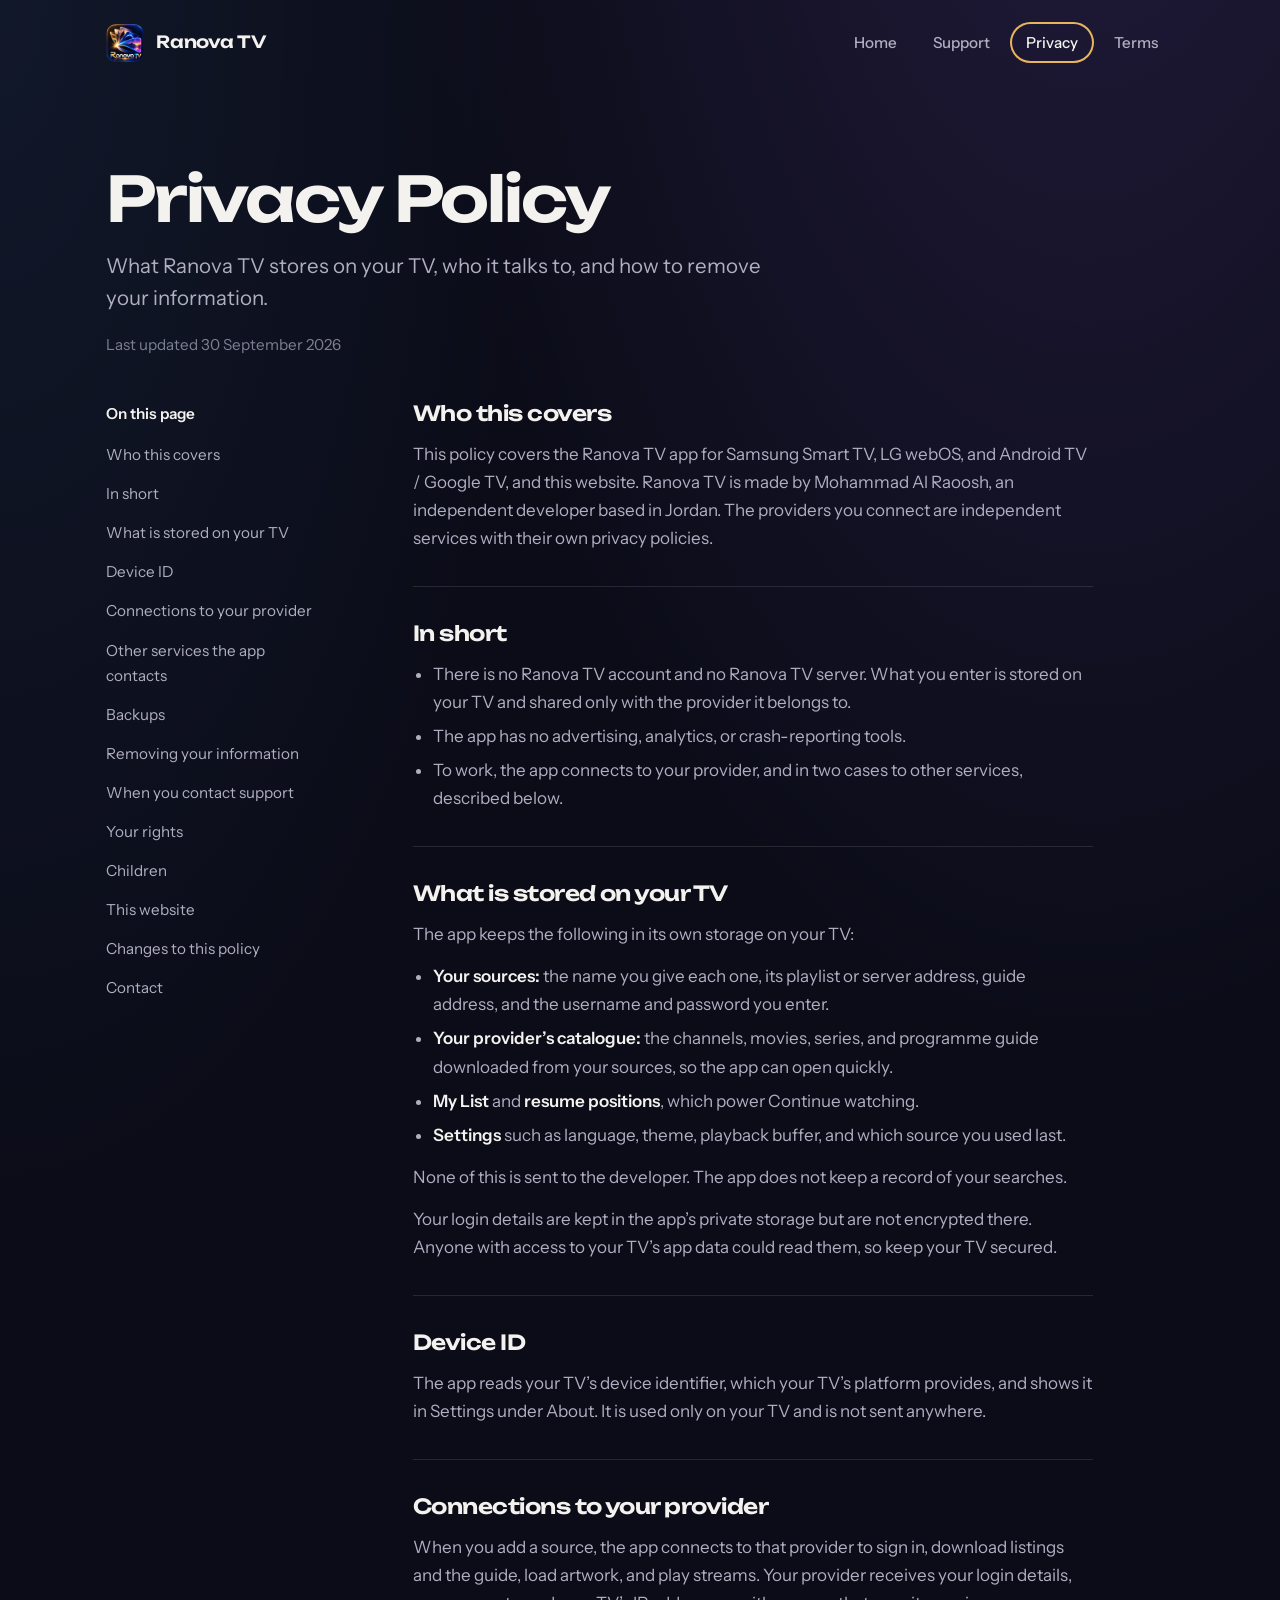
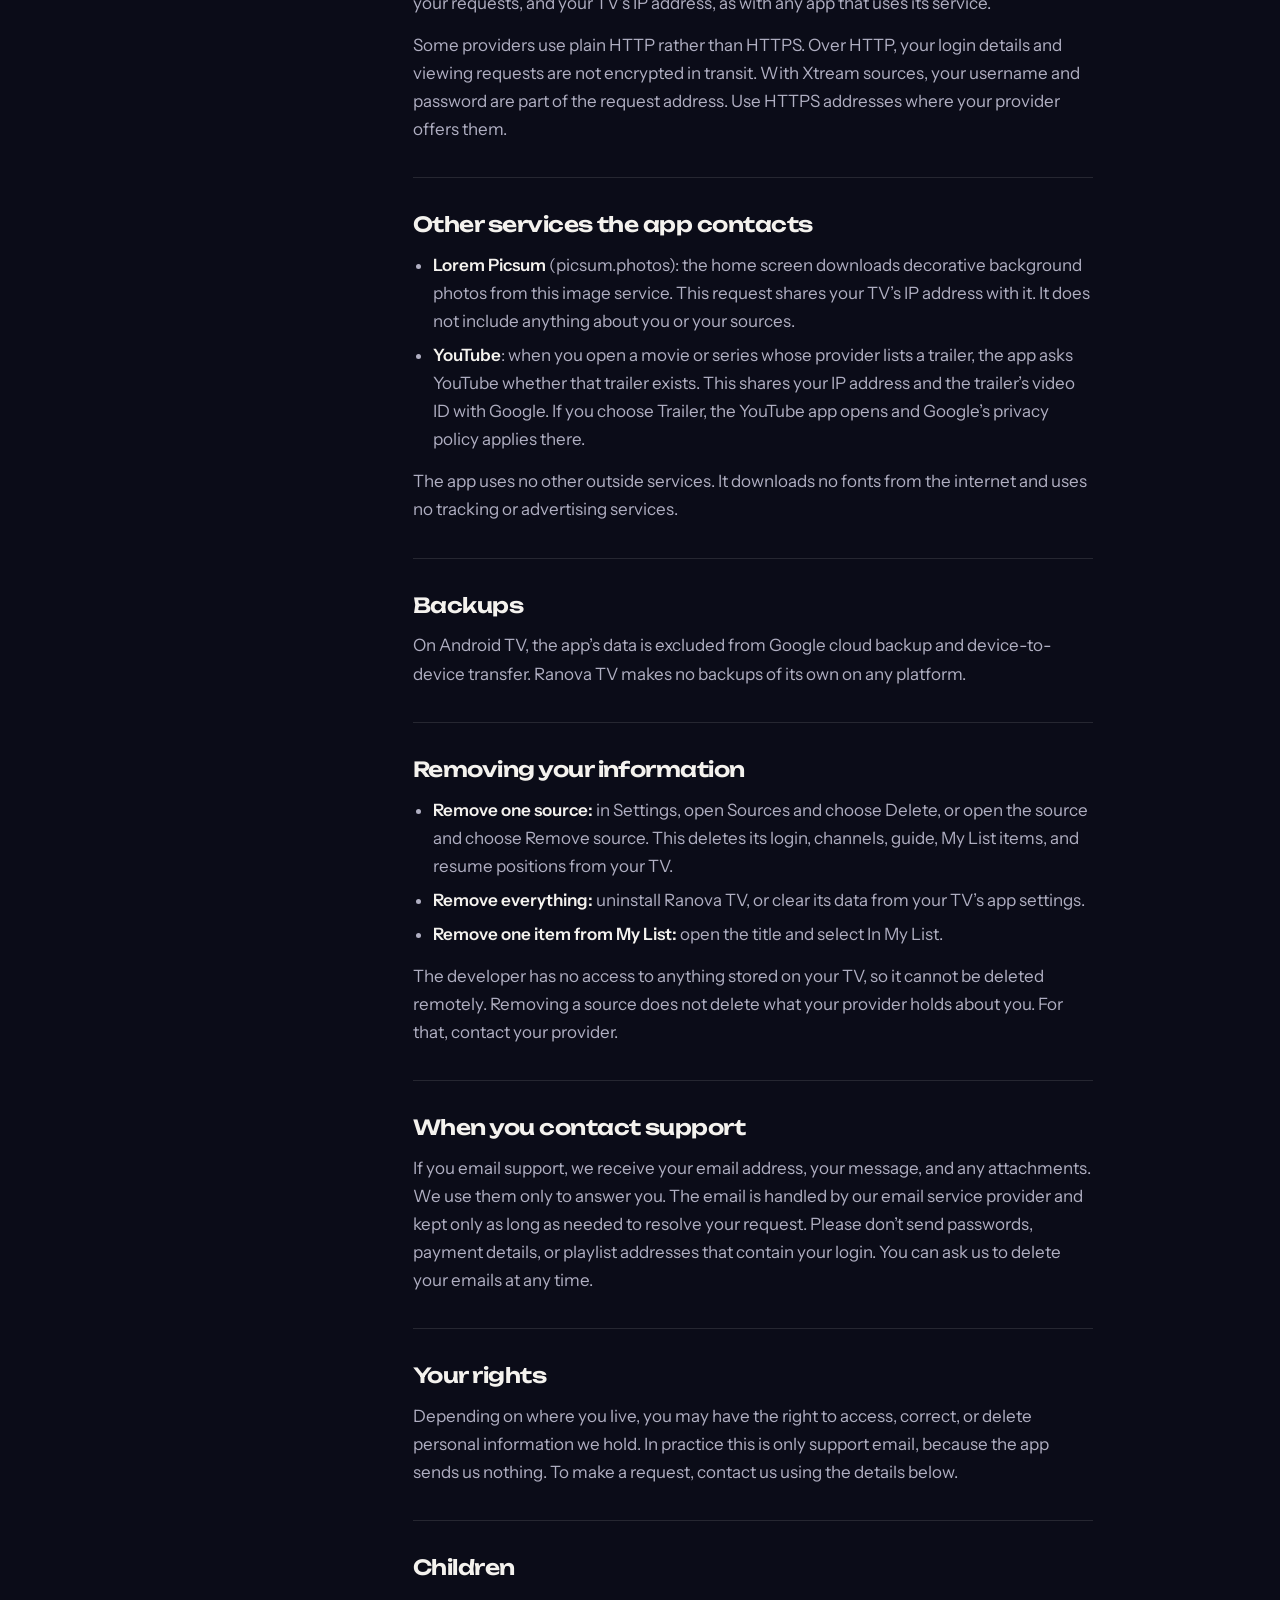
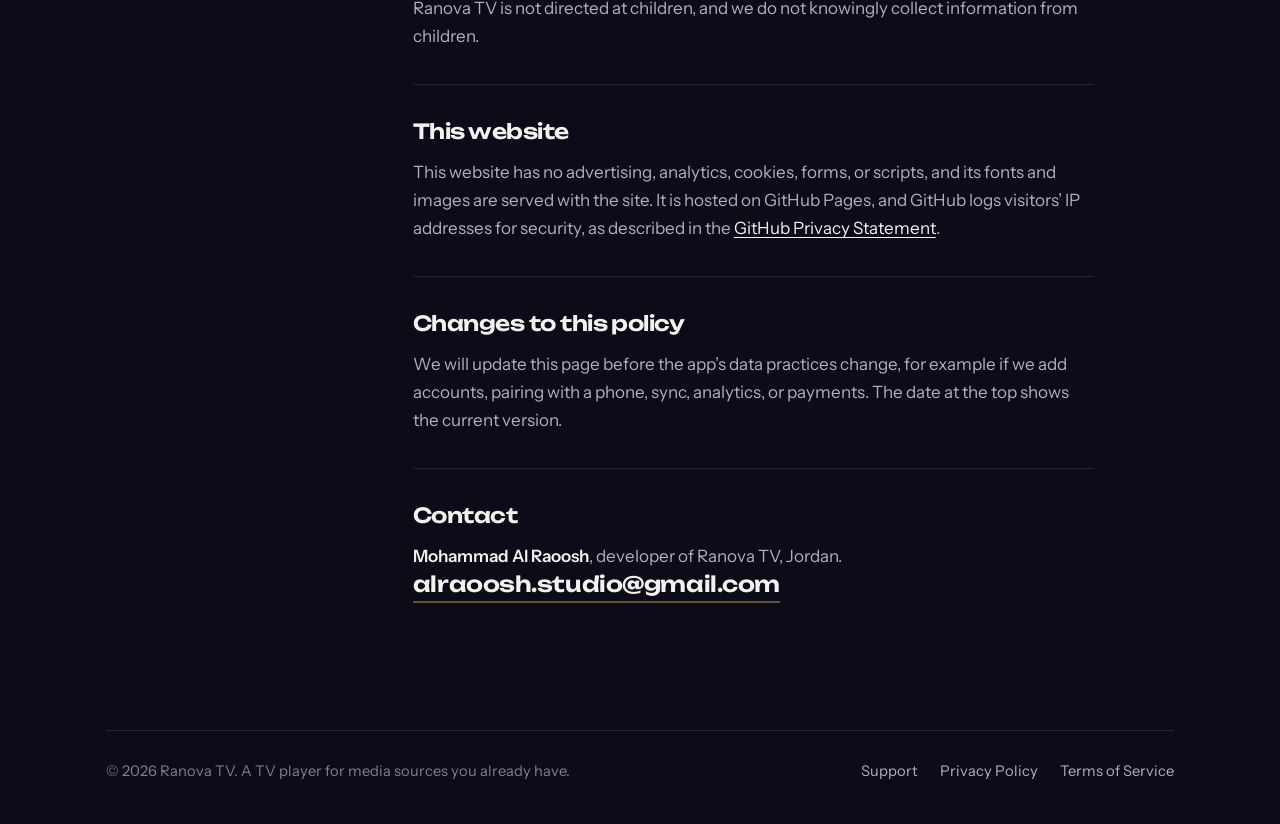
==== privacy.html @ 7f365943 "Ranova TV website: home, support, privacy policy, terms Static site for GitHub Pages. Pages are gene" ====
<!doctype html>
<html lang="en"><head><meta charset="utf-8"><meta name="viewport" content="width=device-width, initial-scale=1">
<title>Privacy Policy | Ranova TV</title><meta name="description" content="Privacy Policy for the Ranova TV media player and its website.">
<meta name="theme-color" content="#0b0c18"><meta property="og:title" content="Privacy Policy | Ranova TV"><meta property="og:description" content="Privacy Policy for the Ranova TV media player and its website."><meta property="og:type" content="website"><meta property="og:image" content="assets/ranova-mark-512.png">
<link rel="icon" href="assets/favicon-32.png" type="image/png"><link rel="apple-touch-icon" href="assets/apple-touch-icon.png">
<link rel="preload" href="assets/fonts/unbounded-latin-600-normal.woff2" as="font" type="font/woff2" crossorigin><link rel="stylesheet" href="assets/style.css"></head>
<body><a class="skip" href="#main">Skip to content</a><div class="wrap">
<header class="header"><a class="brand" href="index.html"><img src="assets/ranova-mark-96.png" alt="" width="38" height="38">Ranova TV</a><nav class="nav" aria-label="Main"><a href="index.html">Home</a><a href="support.html">Support</a><a href="privacy.html" aria-current="page">Privacy</a><a href="terms.html">Terms</a></nav></header>
<main id="main"><div class="page-head"><h1>Privacy Policy</h1><p class="lead">What Ranova TV stores on your TV, who it talks to, and how to remove your information.</p><p class="meta">Last updated 30 September 2026</p></div><div class="legal"><nav class="toc" aria-label="On this page"><b>On this page</b><a href="#scope">Who this covers</a><a href="#summary">In short</a><a href="#stored">What is stored on your TV</a><a href="#device">Device ID</a><a href="#providers">Connections to your provider</a><a href="#third-parties">Other services the app contacts</a><a href="#backup">Backups</a><a href="#removal">Removing your information</a><a href="#support">When you contact support</a><a href="#rights">Your rights</a><a href="#children">Children</a><a href="#website">This website</a><a href="#changes">Changes to this policy</a><a href="#contact">Contact</a></nav><div class="prose"><section id="scope"><h2>Who this covers</h2><p>This policy covers the Ranova TV app for Samsung Smart TV, LG webOS, and Android TV / Google TV, and this website. Ranova TV is made by Mohammad Al Raoosh, an independent developer based in Jordan. The providers you connect are independent services with their own privacy policies.</p></section><section id="summary"><h2>In short</h2><ul><li>There is no Ranova TV account and no Ranova TV server. What you enter is stored on your TV and shared only with the provider it belongs to.</li><li>The app has no advertising, analytics, or crash-reporting tools.</li><li>To work, the app connects to your provider, and in two cases to other services, described below.</li></ul></section><section id="stored"><h2>What is stored on your TV</h2><p>The app keeps the following in its own storage on your TV:</p><ul><li><strong>Your sources:</strong> the name you give each one, its playlist or server address, guide address, and the username and password you enter.</li><li><strong>Your provider’s catalogue:</strong> the channels, movies, series, and programme guide downloaded from your sources, so the app can open quickly.</li><li><strong>My List</strong> and <strong>resume positions</strong>, which power Continue watching.</li><li><strong>Settings</strong> such as language, theme, playback buffer, and which source you used last.</li></ul><p>None of this is sent to the developer. The app does not keep a record of your searches.</p><p>Your login details are kept in the app’s private storage but are not encrypted there. Anyone with access to your TV’s app data could read them, so keep your TV secured.</p></section><section id="device"><h2>Device ID</h2><p>The app reads your TV’s device identifier, which your TV’s platform provides, and shows it in Settings under About. It is used only on your TV and is not sent anywhere.</p></section><section id="providers"><h2>Connections to your provider</h2><p>When you add a source, the app connects to that provider to sign in, download listings and the guide, load artwork, and play streams. Your provider receives your login details, your requests, and your TV’s IP address, as with any app that uses its service.</p><p>Some providers use plain HTTP rather than HTTPS. Over HTTP, your login details and viewing requests are not encrypted in transit. With Xtream sources, your username and password are part of the request address. Use HTTPS addresses where your provider offers them.</p></section><section id="third-parties"><h2>Other services the app contacts</h2><ul><li><strong>Lorem Picsum</strong> (picsum.photos): the home screen downloads decorative background photos from this image service. This request shares your TV’s IP address with it. It does not include anything about you or your sources.</li><li><strong>YouTube</strong>: when you open a movie or series whose provider lists a trailer, the app asks YouTube whether that trailer exists. This shares your IP address and the trailer’s video ID with Google. If you choose Trailer, the YouTube app opens and Google’s privacy policy applies there.</li></ul><p>The app uses no other outside services. It downloads no fonts from the internet and uses no tracking or advertising services.</p></section><section id="backup"><h2>Backups</h2><p>On Android TV, the app’s data is excluded from Google cloud backup and device-to-device transfer. Ranova TV makes no backups of its own on any platform.</p></section><section id="removal"><h2>Removing your information</h2><ul><li><strong>Remove one source:</strong> in Settings, open Sources and choose Delete, or open the source and choose Remove source. This deletes its login, channels, guide, My List items, and resume positions from your TV.</li><li><strong>Remove everything:</strong> uninstall Ranova TV, or clear its data from your TV’s app settings.</li><li><strong>Remove one item from My List:</strong> open the title and select In My List.</li></ul><p>The developer has no access to anything stored on your TV, so it cannot be deleted remotely. Removing a source does not delete what your provider holds about you. For that, contact your provider.</p></section><section id="support"><h2>When you contact support</h2><p>If you email support, we receive your email address, your message, and any attachments. We use them only to answer you. The email is handled by our email service provider and kept only as long as needed to resolve your request. Please don’t send passwords, payment details, or playlist addresses that contain your login. You can ask us to delete your emails at any time.</p></section><section id="rights"><h2>Your rights</h2><p>Depending on where you live, you may have the right to access, correct, or delete personal information we hold. In practice this is only support email, because the app sends us nothing. To make a request, contact us using the details below.</p></section><section id="children"><h2>Children</h2><p>Ranova TV is not directed at children, and we do not knowingly collect information from children.</p></section><section id="website"><h2>This website</h2><p>This website has no advertising, analytics, cookies, forms, or scripts, and its fonts and images are served with the site. It is hosted on GitHub Pages, and GitHub logs visitors’ IP addresses for security, as described in the <a href="https://docs.github.com/en/site-policy/privacy-policies/github-general-privacy-statement">GitHub Privacy Statement</a>.</p></section><section id="changes"><h2>Changes to this policy</h2><p>We will update this page before the app’s data practices change, for example if we add accounts, pairing with a phone, sync, analytics, or payments. The date at the top shows the current version.</p></section><section id="contact"><h2>Contact</h2><p><strong>Mohammad Al Raoosh</strong>, developer of Ranova TV, Jordan.</p><a class="email" href="mailto:alraoosh.studio@gmail.com">alraoosh.studio@gmail.com</a></section></div></div></main>
<footer class="footer"><span>© 2026 Ranova TV. A TV player for media sources you already have.</span><nav aria-label="Footer"><a href="support.html">Support</a><a href="privacy.html">Privacy Policy</a><a href="terms.html">Terms of Service</a></nav></footer>
</div></body></html>
---- assets/style.css ----
/* Ranova TV website. Colours are the app's own: --amber is Cinema Warm's focus accent,
   --sky/--violet are the Ranova brand ramp (apps/tv-web/src/ui/tokens). */
@font-face{font-family:"Unbounded";src:url(fonts/unbounded-latin-400-normal.woff2) format("woff2");font-weight:400;font-display:swap}
@font-face{font-family:"Unbounded";src:url(fonts/unbounded-latin-600-normal.woff2) format("woff2");font-weight:600;font-display:swap}
@font-face{font-family:"Instrument Sans";src:url(fonts/instrument-sans-latin-400-normal.woff2) format("woff2");font-weight:400;font-display:swap}
@font-face{font-family:"Instrument Sans";src:url(fonts/instrument-sans-latin-500-normal.woff2) format("woff2");font-weight:500;font-display:swap}
@font-face{font-family:"Instrument Sans";src:url(fonts/instrument-sans-latin-600-normal.woff2) format("woff2");font-weight:600;font-display:swap}

:root{
  color-scheme:dark;
  --night:#0b0c18;--dusk:#15162a;--dusk-2:#1d1e36;
  --paper:#f4f2ee;--haze:#b0afc2;--dim:#7f7e94;--line:rgba(255,255,255,.11);
  --amber:#e8b45d;--amber-ink:#2a1c05;--sky:#5aa9ff;--violet:#a06eff;
  --ring:0 0 0 3px var(--amber);
  --display:"Unbounded",ui-rounded,system-ui,sans-serif;
  --text:"Instrument Sans",ui-sans-serif,system-ui,-apple-system,"Segoe UI",sans-serif;
  --gutter:clamp(16px,5vw,56px);
}
*{box-sizing:border-box}
html{scroll-behavior:smooth;-webkit-text-size-adjust:100%}
body{margin:0;min-height:100vh;background:var(--night);color:var(--paper);font:400 1.0625rem/1.65 var(--text);
  background-image:radial-gradient(90% 60% at 85% -10%,rgba(160,110,255,.16),transparent 60%),radial-gradient(70% 50% at 0% 0%,rgba(90,169,255,.08),transparent 60%);
  background-repeat:no-repeat}
h1,h2,h3,p,ul,ol,dl,dd{margin:0}
img{max-width:100%;display:block}
a{color:inherit;text-underline-offset:.2em;text-decoration-thickness:1px}
a:hover{color:var(--amber)}
::selection{background:var(--amber);color:var(--amber-ink)}

/* The app's one focus treatment, reused for keyboard focus everywhere. */
:focus-visible{outline:none;box-shadow:var(--ring);border-radius:10px}

.skip{position:fixed;left:16px;top:-80px;z-index:20;padding:10px 18px;border-radius:999px;background:var(--amber);color:var(--amber-ink);font-weight:600;text-decoration:none}
.skip:focus{top:12px}
.wrap{width:min(1180px,100%);margin-inline:auto;padding-inline:var(--gutter)}

/* Header mirrors the TV top bar: brand, then pill nav where the current page wears the focus ring. */
.header{display:flex;align-items:center;justify-content:space-between;gap:20px;padding-block:22px}
.brand{display:flex;align-items:center;gap:12px;text-decoration:none;font:600 1.05rem/1 var(--display);letter-spacing:-.01em}
.brand img{width:38px;height:38px;border-radius:10px}
.brand:hover{color:var(--paper)}
.nav{display:flex;flex-wrap:wrap;gap:4px}
.nav a{padding:8px 16px;border-radius:999px;color:var(--haze);text-decoration:none;font-weight:500;font-size:.95rem}
.nav a:hover{color:var(--paper);background:rgba(255,255,255,.06)}
.nav a[aria-current=page]{color:var(--paper);box-shadow:inset 0 0 0 2px var(--amber)}

/* Type scale: 1.0625 body, ~1.333 steps. */
h1{font:600 clamp(2.15rem,5.2vw,3.9rem)/1.08 var(--display);letter-spacing:-.035em;text-wrap:balance}
h2{font:600 clamp(1.45rem,2.6vw,2rem)/1.2 var(--display);letter-spacing:-.025em;text-wrap:balance}
h3{font:600 1.2rem/1.3 var(--text);letter-spacing:-.01em}
.lead{color:var(--haze);font-size:clamp(1.1rem,1.6vw,1.3rem);line-height:1.55;max-width:34em}
.muted{color:var(--haze)}

.button{display:inline-flex;align-items:center;gap:10px;min-height:52px;padding:0 26px;border-radius:14px;font-weight:600;text-decoration:none;
  background:var(--amber);color:var(--amber-ink);transition:transform .15s ease,background-color .15s ease}
.button:hover{color:var(--amber-ink);background:#f2c77e}
.button:active{transform:scale(.98)}
.button.quiet{background:rgba(255,255,255,.06);color:var(--paper);box-shadow:inset 0 0 0 1px rgba(255,255,255,.18)}
.button.quiet:hover{color:var(--paper);background:rgba(255,255,255,.1)}
.actions{display:flex;flex-wrap:wrap;gap:12px}

/* ---------- Home ---------- */
.intro{padding:clamp(40px,8vw,88px) 0 clamp(36px,5vw,56px);display:grid;gap:26px;max-width:880px}
.intro .note{color:var(--dim);font-size:.95rem}

/* The TV: a rendering of the app's home screen, built from the app's own images and labels. */
.tv{margin:0 0 clamp(64px,9vw,112px)}
.tv-frame{position:relative;padding:clamp(6px,1vw,12px);border-radius:clamp(14px,2vw,24px);background:linear-gradient(#26273a,#101120);
  box-shadow:0 0 0 1px rgba(255,255,255,.08),0 40px 120px -30px rgba(160,110,255,.45),0 30px 80px -40px rgba(232,180,93,.35)}
.tv-screen{position:relative;aspect-ratio:16/9;overflow:hidden;border-radius:clamp(8px,1.2vw,14px);background:#0e0d14;container-type:inline-size}
.tv-screen>img{position:absolute;inset:0;width:100%;height:100%;object-fit:cover}
.tv-screen:after{content:"";position:absolute;inset:0;background:linear-gradient(90deg,rgba(14,13,20,.92) 0%,rgba(14,13,20,.55) 45%,rgba(14,13,20,0) 75%),linear-gradient(0deg,rgba(14,13,20,.95) 0%,rgba(14,13,20,0) 45%)}
.tv-ui{position:absolute;inset:0;z-index:1;display:flex;flex-direction:column;padding:3.4cqw 3.8cqw;font-size:1.25cqw;color:#fff}
.tv-bar{display:flex;align-items:center;gap:2.2cqw;color:rgba(255,255,255,.72)}
.tv-bar img{width:2.6cqw;height:2.6cqw;border-radius:.6cqw}
.tv-bar b{color:#fff;font-weight:600;font-size:1.4cqw;margin-right:1cqw}
.tv-bar .on{color:#fff;padding:.35cqw 1.1cqw;border-radius:99px;box-shadow:inset 0 0 0 .18cqw var(--amber)}
.tv-bar .clock{margin-left:auto;color:#fff;font-weight:600}
.tv-hero{margin-top:auto;max-width:44%;display:grid;gap:.9cqw}
.tv-hero small{font-size:1.3cqw;color:rgba(255,255,255,.75)}
.tv-hero strong{font:600 3.6cqw/1.05 var(--display);letter-spacing:-.03em}
.tv-hero span{font-size:1.35cqw;color:rgba(255,255,255,.75)}
.tv-rail{margin-top:2.6cqw;display:grid;grid-template-columns:repeat(4,1fr);gap:1.2cqw}
.tv-tile{position:relative;aspect-ratio:16/9;border-radius:.9cqw;overflow:hidden;box-shadow:0 0 0 .08cqw rgba(255,255,255,.2)}
.tv-tile img{width:100%;height:100%;object-fit:cover}
.tv-tile span{position:absolute;left:1.1cqw;bottom:.9cqw;font-weight:600;font-size:1.45cqw;text-shadow:0 1px 8px rgba(0,0,0,.7)}
/* One orchestrated moment: the remote's focus steps along the rail once, then rests on Live TV. */
.tv-focus{position:absolute;z-index:2;pointer-events:none;border-radius:.9cqw;box-shadow:0 0 0 .22cqw var(--amber),0 0 2.4cqw rgba(232,180,93,.45);
  width:calc((100% - 3.6cqw)/4);aspect-ratio:16/9;left:0;top:0;animation:focus-walk 3.6s 1s cubic-bezier(.3,.7,.2,1) both}
.tv-rail{position:relative}
@keyframes focus-walk{0%{transform:translateX(0);opacity:0}12%,30%{transform:translateX(0);opacity:1}45%,62%{transform:translateX(calc(100% + 1.2cqw));opacity:1}78%,100%{transform:translateX(calc(200% + 2.4cqw));opacity:1}}
.tv figcaption{margin-top:18px;color:var(--dim);font-size:.9rem;text-align:center}

.platforms{display:flex;flex-wrap:wrap;align-items:baseline;gap:10px 32px;padding-block:24px;border-block:1px solid var(--line);color:var(--haze)}
.platforms strong{color:var(--paper);font-weight:600;font-size:1.1rem}

.block{padding-block:clamp(56px,8vw,96px)}
.block+.block{padding-top:0}
.block>h2{max-width:22ch;margin-bottom:14px}
.block>.muted{max-width:38em}

/* Setup really is a sequence, so it is numbered. */
.steps{list-style:none;padding:0;margin-top:44px;display:grid;grid-template-columns:repeat(3,1fr);gap:clamp(20px,3vw,40px);counter-reset:step}
.steps li{counter-increment:step;padding-top:22px;border-top:2px solid var(--line);display:grid;gap:8px;align-content:start}
.steps li:before{content:counter(step);font:600 1.6rem/1 var(--display);color:var(--amber);margin-bottom:10px}
.steps p{color:var(--haze)}

.features{margin-top:44px;display:grid;grid-template-columns:repeat(2,1fr);gap:0 clamp(28px,5vw,72px)}
.features div{padding-block:22px;border-bottom:1px solid var(--line);display:grid;gap:6px}
.features dt{font-weight:600;font-size:1.1rem}
.features dd{color:var(--haze)}

.disclosure{margin-bottom:clamp(56px,8vw,96px);padding:clamp(28px,5vw,56px);border-radius:24px;background:linear-gradient(135deg,var(--dusk),#1b1630);box-shadow:inset 0 0 0 1px var(--line);display:grid;grid-template-columns:1fr 1.1fr;gap:clamp(20px,4vw,56px);align-items:start}
.disclosure p{color:var(--haze)}

/* ---------- Inner pages ---------- */
.page-head{padding:clamp(40px,7vw,80px) 0 clamp(28px,4vw,44px);display:grid;gap:18px;max-width:820px}
.page-head .meta{color:var(--dim);font-size:.95rem}

.support{display:grid;grid-template-columns:1.2fr 1fr;gap:20px;margin-bottom:clamp(48px,7vw,80px)}
.panel{padding:clamp(24px,4vw,40px);border-radius:22px;background:var(--dusk);box-shadow:inset 0 0 0 1px var(--line);display:grid;gap:14px;align-content:start}
.panel.contact{background:linear-gradient(150deg,#241d2e,var(--dusk) 70%)}
.panel ul{padding-left:1.2em;color:var(--haze);display:grid;gap:6px}
.email{justify-self:start;font:600 clamp(1.05rem,2.2vw,1.35rem)/1.3 var(--display);letter-spacing:-.02em;color:var(--amber);overflow-wrap:anywhere;text-decoration:none;padding:4px 0;border-bottom:2px solid rgba(232,180,93,.4)}
.email:hover{border-color:var(--amber)}
.small{font-size:.92rem;color:var(--dim)}

.faq{max-width:820px;margin-bottom:clamp(56px,8vw,96px)}
.faq h2{margin-bottom:18px}
.faq details{border-bottom:1px solid var(--line)}
.faq summary{list-style:none;cursor:pointer;display:flex;justify-content:space-between;align-items:center;gap:18px;padding:20px 4px;font-weight:600;font-size:1.08rem}
.faq summary::-webkit-details-marker{display:none}
.faq summary:after{content:"";flex:none;width:10px;height:10px;border-right:2px solid var(--haze);border-bottom:2px solid var(--haze);transform:rotate(45deg) translateY(-3px);transition:transform .2s ease}
.faq details[open] summary:after{transform:rotate(-135deg) translate(-2px,-1px);border-color:var(--amber)}
.faq summary:hover{color:var(--amber)}
.faq details p{color:var(--haze);padding:0 4px 22px;max-width:40em}

.legal{display:grid;grid-template-columns:230px minmax(0,1fr);gap:clamp(32px,6vw,80px);padding-bottom:clamp(56px,8vw,96px)}
.toc{position:sticky;top:24px;align-self:start;display:grid;gap:2px;font-size:.95rem}
.toc b{font-weight:600;margin-bottom:8px}
.toc a{padding:6px 12px;margin-left:-12px;border-radius:8px;color:var(--haze);text-decoration:none}
.toc a:hover{color:var(--paper);background:rgba(255,255,255,.05)}
.prose{max-width:40em}
.prose section{padding-bottom:34px;scroll-margin-top:24px}
.prose section+section{padding-top:34px;border-top:1px solid var(--line)}
.prose h2{font-size:1.3rem;margin-bottom:14px}
.prose p+p,.prose p+ul,.prose ul+p{margin-top:14px}
.prose p,.prose li{color:var(--haze)}
.prose ul{padding-left:1.2em;display:grid;gap:6px}
.prose strong{color:var(--paper);font-weight:600}
.prose a{color:var(--paper)}
.prose a:hover{color:var(--amber)}

.lost{min-height:60vh;align-content:center}

.footer{display:flex;flex-wrap:wrap;justify-content:space-between;gap:16px 32px;padding-block:28px 40px;border-top:1px solid var(--line);color:var(--dim);font-size:.92rem}
.footer nav{display:flex;flex-wrap:wrap;gap:6px 22px}
.footer a{text-decoration:none;color:var(--haze)}
.footer a:hover{color:var(--amber)}

@media (max-width:860px){
  .steps,.features,.disclosure,.support,.legal{grid-template-columns:1fr}
  .features{gap:0}
  .toc{position:static;display:flex;flex-wrap:wrap;gap:4px 8px;padding-bottom:20px;border-bottom:1px solid var(--line)}
  .toc b{width:100%;margin-bottom:2px}
  .toc a{margin-left:0;padding:6px 10px;background:rgba(255,255,255,.04)}
}
@media (max-width:640px){
  .header{flex-direction:column;align-items:flex-start;gap:14px}
  .nav{margin-left:-12px}
  .nav a{padding:8px 12px}
  .tv-bar span:not(.on):not(.clock){display:none}
  .actions .button{flex:1 1 auto;justify-content:center}
}
@media (prefers-reduced-motion:reduce){
  html{scroll-behavior:auto}
  *,*:before,*:after{animation:none!important;transition:none!important}
  .tv-focus{opacity:1}
}
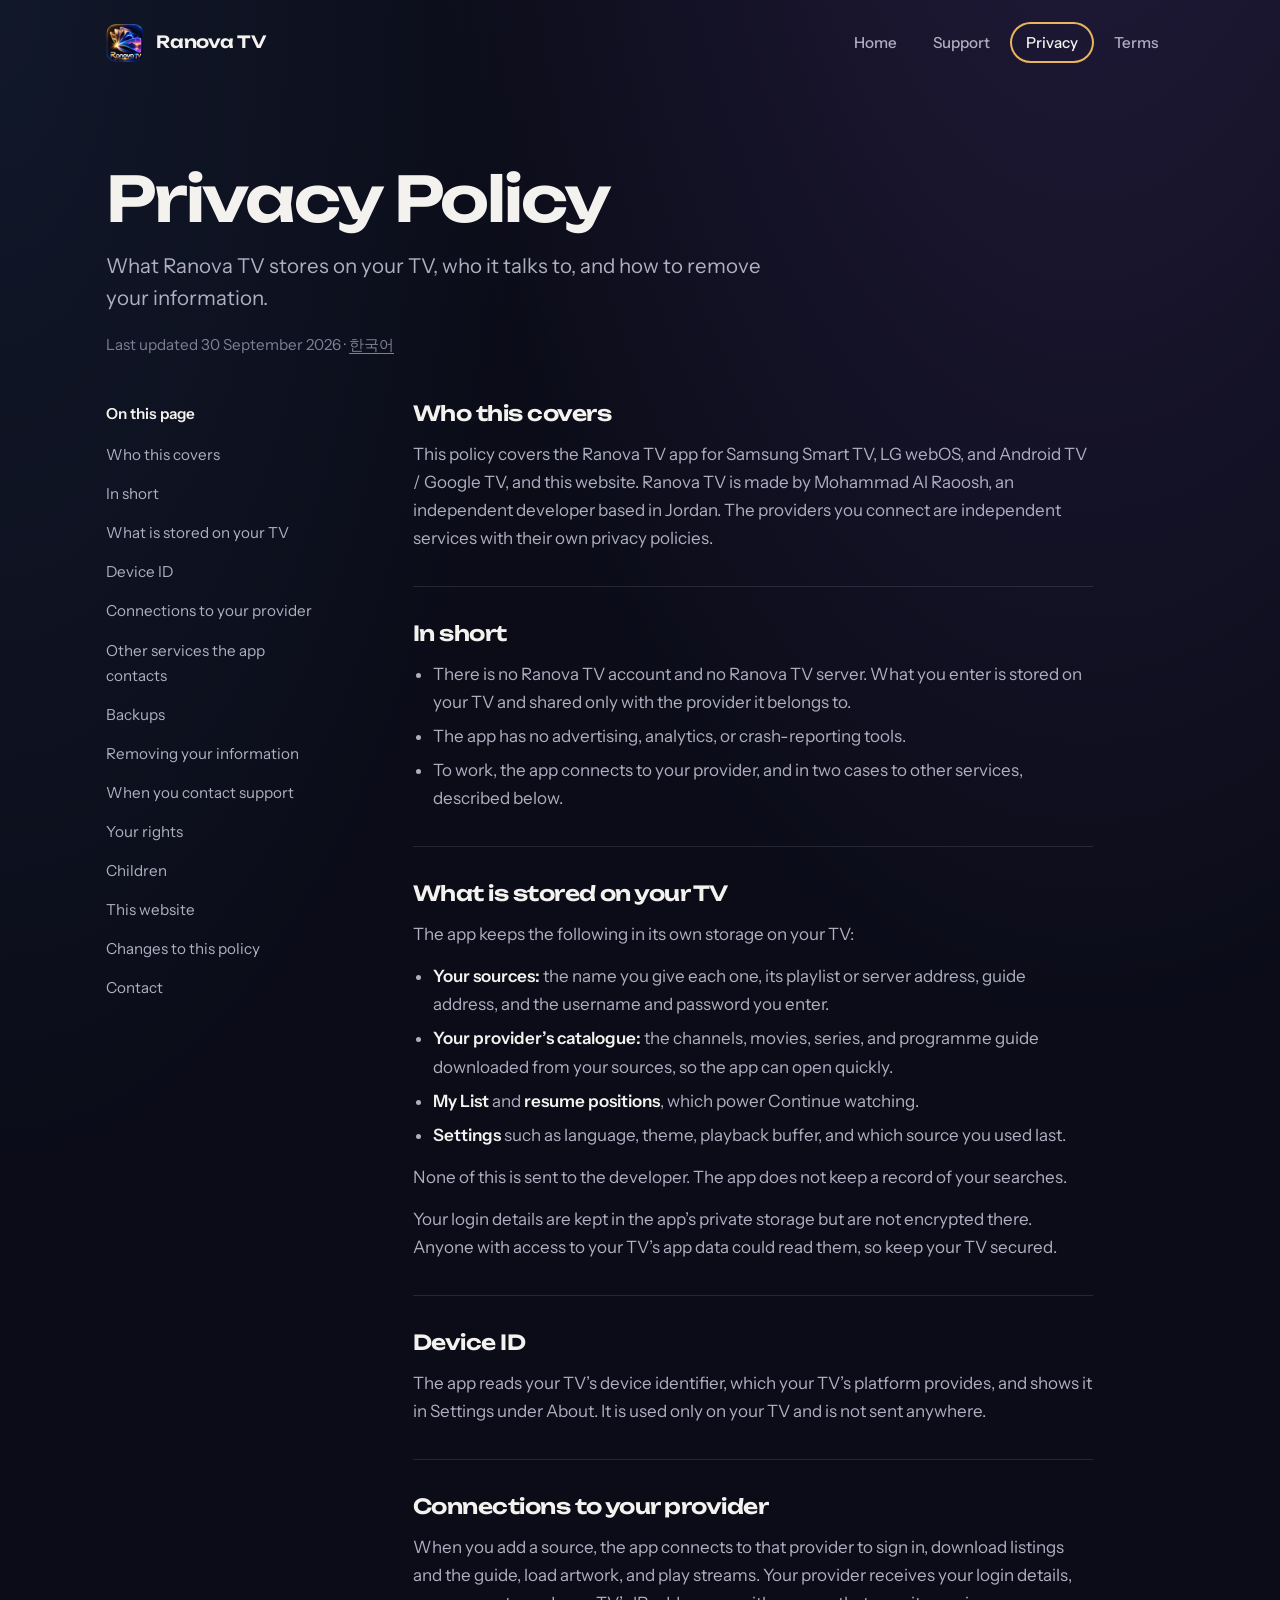
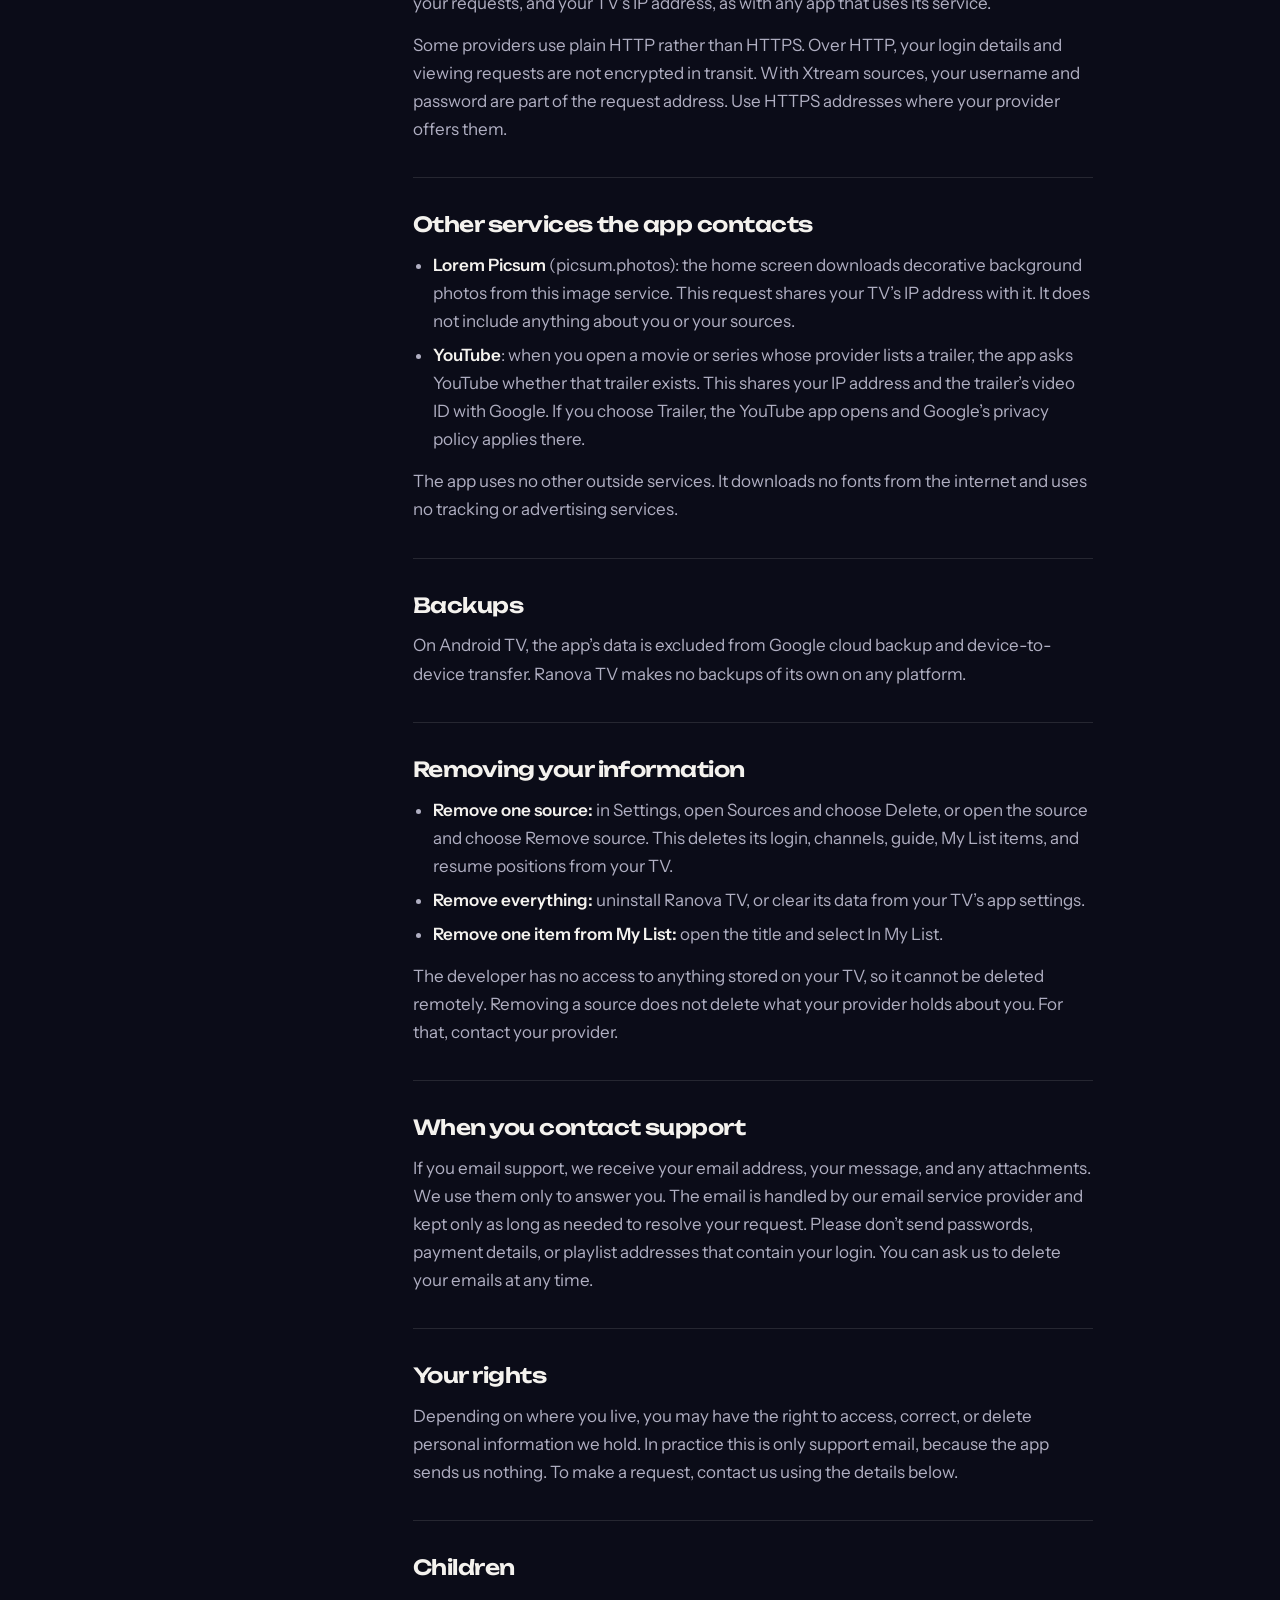
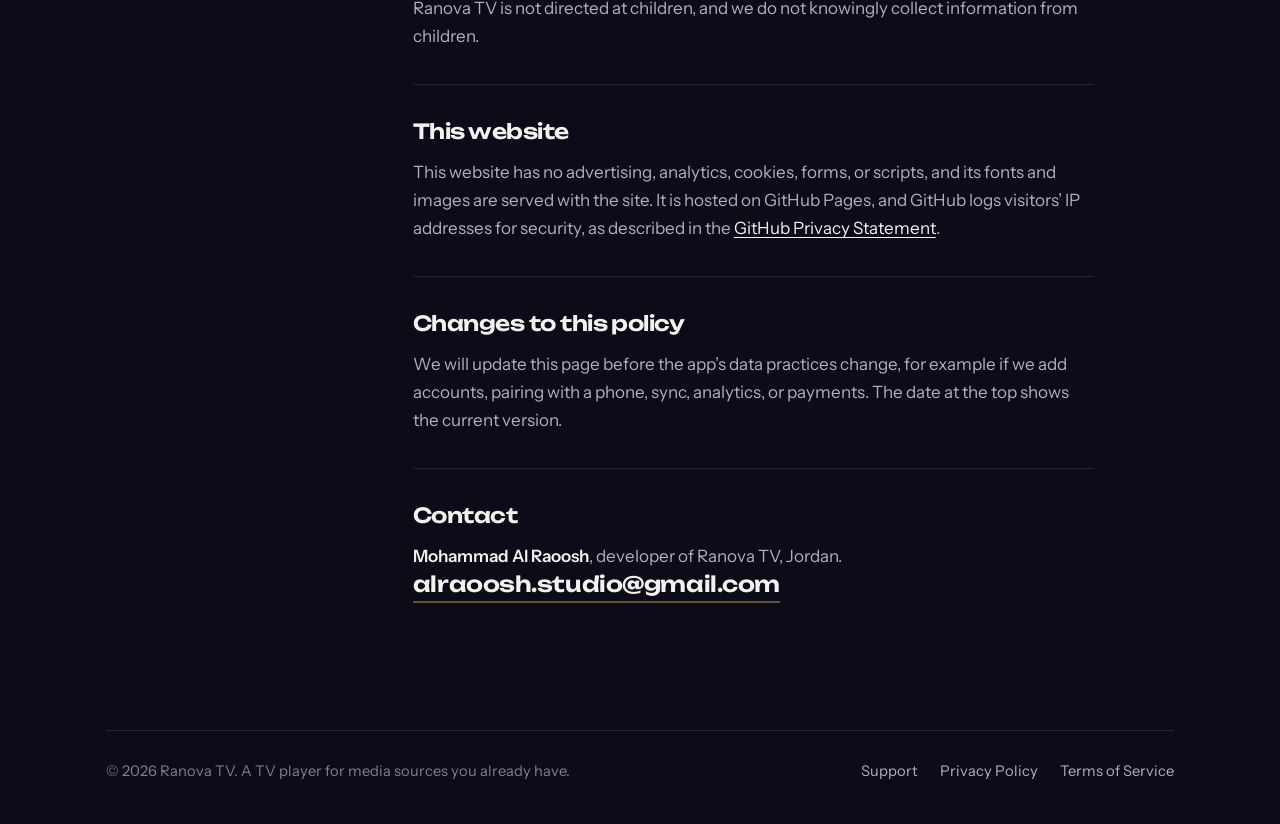
==== commit 76886487: "Korean privacy policy Co-Authored-By: Claude Opus 5.5 (1M context) <noreply@anthropic.com>" ====
--- a/privacy.html
+++ b/privacy.html
@@ -6,6 +6,6 @@
 <link rel="preload" href="assets/fonts/unbounded-latin-600-normal.woff2" as="font" type="font/woff2" crossorigin><link rel="stylesheet" href="assets/style.css"></head>
 <body><a class="skip" href="#main">Skip to content</a><div class="wrap">
 <header class="header"><a class="brand" href="index.html"><img src="assets/ranova-mark-96.png" alt="" width="38" height="38">Ranova TV</a><nav class="nav" aria-label="Main"><a href="index.html">Home</a><a href="support.html">Support</a><a href="privacy.html" aria-current="page">Privacy</a><a href="terms.html">Terms</a></nav></header>
-<main id="main"><div class="page-head"><h1>Privacy Policy</h1><p class="lead">What Ranova TV stores on your TV, who it talks to, and how to remove your information.</p><p class="meta">Last updated 30 September 2026</p></div><div class="legal"><nav class="toc" aria-label="On this page"><b>On this page</b><a href="#scope">Who this covers</a><a href="#summary">In short</a><a href="#stored">What is stored on your TV</a><a href="#device">Device ID</a><a href="#providers">Connections to your provider</a><a href="#third-parties">Other services the app contacts</a><a href="#backup">Backups</a><a href="#removal">Removing your information</a><a href="#support">When you contact support</a><a href="#rights">Your rights</a><a href="#children">Children</a><a href="#website">This website</a><a href="#changes">Changes to this policy</a><a href="#contact">Contact</a></nav><div class="prose"><section id="scope"><h2>Who this covers</h2><p>This policy covers the Ranova TV app for Samsung Smart TV, LG webOS, and Android TV / Google TV, and this website. Ranova TV is made by Mohammad Al Raoosh, an independent developer based in Jordan. The providers you connect are independent services with their own privacy policies.</p></section><section id="summary"><h2>In short</h2><ul><li>There is no Ranova TV account and no Ranova TV server. What you enter is stored on your TV and shared only with the provider it belongs to.</li><li>The app has no advertising, analytics, or crash-reporting tools.</li><li>To work, the app connects to your provider, and in two cases to other services, described below.</li></ul></section><section id="stored"><h2>What is stored on your TV</h2><p>The app keeps the following in its own storage on your TV:</p><ul><li><strong>Your sources:</strong> the name you give each one, its playlist or server address, guide address, and the username and password you enter.</li><li><strong>Your provider’s catalogue:</strong> the channels, movies, series, and programme guide downloaded from your sources, so the app can open quickly.</li><li><strong>My List</strong> and <strong>resume positions</strong>, which power Continue watching.</li><li><strong>Settings</strong> such as language, theme, playback buffer, and which source you used last.</li></ul><p>None of this is sent to the developer. The app does not keep a record of your searches.</p><p>Your login details are kept in the app’s private storage but are not encrypted there. Anyone with access to your TV’s app data could read them, so keep your TV secured.</p></section><section id="device"><h2>Device ID</h2><p>The app reads your TV’s device identifier, which your TV’s platform provides, and shows it in Settings under About. It is used only on your TV and is not sent anywhere.</p></section><section id="providers"><h2>Connections to your provider</h2><p>When you add a source, the app connects to that provider to sign in, download listings and the guide, load artwork, and play streams. Your provider receives your login details, your requests, and your TV’s IP address, as with any app that uses its service.</p><p>Some providers use plain HTTP rather than HTTPS. Over HTTP, your login details and viewing requests are not encrypted in transit. With Xtream sources, your username and password are part of the request address. Use HTTPS addresses where your provider offers them.</p></section><section id="third-parties"><h2>Other services the app contacts</h2><ul><li><strong>Lorem Picsum</strong> (picsum.photos): the home screen downloads decorative background photos from this image service. This request shares your TV’s IP address with it. It does not include anything about you or your sources.</li><li><strong>YouTube</strong>: when you open a movie or series whose provider lists a trailer, the app asks YouTube whether that trailer exists. This shares your IP address and the trailer’s video ID with Google. If you choose Trailer, the YouTube app opens and Google’s privacy policy applies there.</li></ul><p>The app uses no other outside services. It downloads no fonts from the internet and uses no tracking or advertising services.</p></section><section id="backup"><h2>Backups</h2><p>On Android TV, the app’s data is excluded from Google cloud backup and device-to-device transfer. Ranova TV makes no backups of its own on any platform.</p></section><section id="removal"><h2>Removing your information</h2><ul><li><strong>Remove one source:</strong> in Settings, open Sources and choose Delete, or open the source and choose Remove source. This deletes its login, channels, guide, My List items, and resume positions from your TV.</li><li><strong>Remove everything:</strong> uninstall Ranova TV, or clear its data from your TV’s app settings.</li><li><strong>Remove one item from My List:</strong> open the title and select In My List.</li></ul><p>The developer has no access to anything stored on your TV, so it cannot be deleted remotely. Removing a source does not delete what your provider holds about you. For that, contact your provider.</p></section><section id="support"><h2>When you contact support</h2><p>If you email support, we receive your email address, your message, and any attachments. We use them only to answer you. The email is handled by our email service provider and kept only as long as needed to resolve your request. Please don’t send passwords, payment details, or playlist addresses that contain your login. You can ask us to delete your emails at any time.</p></section><section id="rights"><h2>Your rights</h2><p>Depending on where you live, you may have the right to access, correct, or delete personal information we hold. In practice this is only support email, because the app sends us nothing. To make a request, contact us using the details below.</p></section><section id="children"><h2>Children</h2><p>Ranova TV is not directed at children, and we do not knowingly collect information from children.</p></section><section id="website"><h2>This website</h2><p>This website has no advertising, analytics, cookies, forms, or scripts, and its fonts and images are served with the site. It is hosted on GitHub Pages, and GitHub logs visitors’ IP addresses for security, as described in the <a href="https://docs.github.com/en/site-policy/privacy-policies/github-general-privacy-statement">GitHub Privacy Statement</a>.</p></section><section id="changes"><h2>Changes to this policy</h2><p>We will update this page before the app’s data practices change, for example if we add accounts, pairing with a phone, sync, analytics, or payments. The date at the top shows the current version.</p></section><section id="contact"><h2>Contact</h2><p><strong>Mohammad Al Raoosh</strong>, developer of Ranova TV, Jordan.</p><a class="email" href="mailto:alraoosh.studio@gmail.com">alraoosh.studio@gmail.com</a></section></div></div></main>
+<main id="main"><div class="page-head"><h1>Privacy Policy</h1><p class="lead">What Ranova TV stores on your TV, who it talks to, and how to remove your information.</p><p class="meta">Last updated 30 September 2026 · <a href="privacy-ko.html" hreflang="ko" lang="ko">한국어</a></p></div><div class="legal"><nav class="toc" aria-label="On this page"><b>On this page</b><a href="#scope">Who this covers</a><a href="#summary">In short</a><a href="#stored">What is stored on your TV</a><a href="#device">Device ID</a><a href="#providers">Connections to your provider</a><a href="#third-parties">Other services the app contacts</a><a href="#backup">Backups</a><a href="#removal">Removing your information</a><a href="#support">When you contact support</a><a href="#rights">Your rights</a><a href="#children">Children</a><a href="#website">This website</a><a href="#changes">Changes to this policy</a><a href="#contact">Contact</a></nav><div class="prose"><section id="scope"><h2>Who this covers</h2><p>This policy covers the Ranova TV app for Samsung Smart TV, LG webOS, and Android TV / Google TV, and this website. Ranova TV is made by Mohammad Al Raoosh, an independent developer based in Jordan. The providers you connect are independent services with their own privacy policies.</p></section><section id="summary"><h2>In short</h2><ul><li>There is no Ranova TV account and no Ranova TV server. What you enter is stored on your TV and shared only with the provider it belongs to.</li><li>The app has no advertising, analytics, or crash-reporting tools.</li><li>To work, the app connects to your provider, and in two cases to other services, described below.</li></ul></section><section id="stored"><h2>What is stored on your TV</h2><p>The app keeps the following in its own storage on your TV:</p><ul><li><strong>Your sources:</strong> the name you give each one, its playlist or server address, guide address, and the username and password you enter.</li><li><strong>Your provider’s catalogue:</strong> the channels, movies, series, and programme guide downloaded from your sources, so the app can open quickly.</li><li><strong>My List</strong> and <strong>resume positions</strong>, which power Continue watching.</li><li><strong>Settings</strong> such as language, theme, playback buffer, and which source you used last.</li></ul><p>None of this is sent to the developer. The app does not keep a record of your searches.</p><p>Your login details are kept in the app’s private storage but are not encrypted there. Anyone with access to your TV’s app data could read them, so keep your TV secured.</p></section><section id="device"><h2>Device ID</h2><p>The app reads your TV’s device identifier, which your TV’s platform provides, and shows it in Settings under About. It is used only on your TV and is not sent anywhere.</p></section><section id="providers"><h2>Connections to your provider</h2><p>When you add a source, the app connects to that provider to sign in, download listings and the guide, load artwork, and play streams. Your provider receives your login details, your requests, and your TV’s IP address, as with any app that uses its service.</p><p>Some providers use plain HTTP rather than HTTPS. Over HTTP, your login details and viewing requests are not encrypted in transit. With Xtream sources, your username and password are part of the request address. Use HTTPS addresses where your provider offers them.</p></section><section id="third-parties"><h2>Other services the app contacts</h2><ul><li><strong>Lorem Picsum</strong> (picsum.photos): the home screen downloads decorative background photos from this image service. This request shares your TV’s IP address with it. It does not include anything about you or your sources.</li><li><strong>YouTube</strong>: when you open a movie or series whose provider lists a trailer, the app asks YouTube whether that trailer exists. This shares your IP address and the trailer’s video ID with Google. If you choose Trailer, the YouTube app opens and Google’s privacy policy applies there.</li></ul><p>The app uses no other outside services. It downloads no fonts from the internet and uses no tracking or advertising services.</p></section><section id="backup"><h2>Backups</h2><p>On Android TV, the app’s data is excluded from Google cloud backup and device-to-device transfer. Ranova TV makes no backups of its own on any platform.</p></section><section id="removal"><h2>Removing your information</h2><ul><li><strong>Remove one source:</strong> in Settings, open Sources and choose Delete, or open the source and choose Remove source. This deletes its login, channels, guide, My List items, and resume positions from your TV.</li><li><strong>Remove everything:</strong> uninstall Ranova TV, or clear its data from your TV’s app settings.</li><li><strong>Remove one item from My List:</strong> open the title and select In My List.</li></ul><p>The developer has no access to anything stored on your TV, so it cannot be deleted remotely. Removing a source does not delete what your provider holds about you. For that, contact your provider.</p></section><section id="support"><h2>When you contact support</h2><p>If you email support, we receive your email address, your message, and any attachments. We use them only to answer you. The email is handled by our email service provider and kept only as long as needed to resolve your request. Please don’t send passwords, payment details, or playlist addresses that contain your login. You can ask us to delete your emails at any time.</p></section><section id="rights"><h2>Your rights</h2><p>Depending on where you live, you may have the right to access, correct, or delete personal information we hold. In practice this is only support email, because the app sends us nothing. To make a request, contact us using the details below.</p></section><section id="children"><h2>Children</h2><p>Ranova TV is not directed at children, and we do not knowingly collect information from children.</p></section><section id="website"><h2>This website</h2><p>This website has no advertising, analytics, cookies, forms, or scripts, and its fonts and images are served with the site. It is hosted on GitHub Pages, and GitHub logs visitors’ IP addresses for security, as described in the <a href="https://docs.github.com/en/site-policy/privacy-policies/github-general-privacy-statement">GitHub Privacy Statement</a>.</p></section><section id="changes"><h2>Changes to this policy</h2><p>We will update this page before the app’s data practices change, for example if we add accounts, pairing with a phone, sync, analytics, or payments. The date at the top shows the current version.</p></section><section id="contact"><h2>Contact</h2><p><strong>Mohammad Al Raoosh</strong>, developer of Ranova TV, Jordan.</p><a class="email" href="mailto:alraoosh.studio@gmail.com">alraoosh.studio@gmail.com</a></section></div></div></main>
 <footer class="footer"><span>© 2026 Ranova TV. A TV player for media sources you already have.</span><nav aria-label="Footer"><a href="support.html">Support</a><a href="privacy.html">Privacy Policy</a><a href="terms.html">Terms of Service</a></nav></footer>
 </div></body></html>
